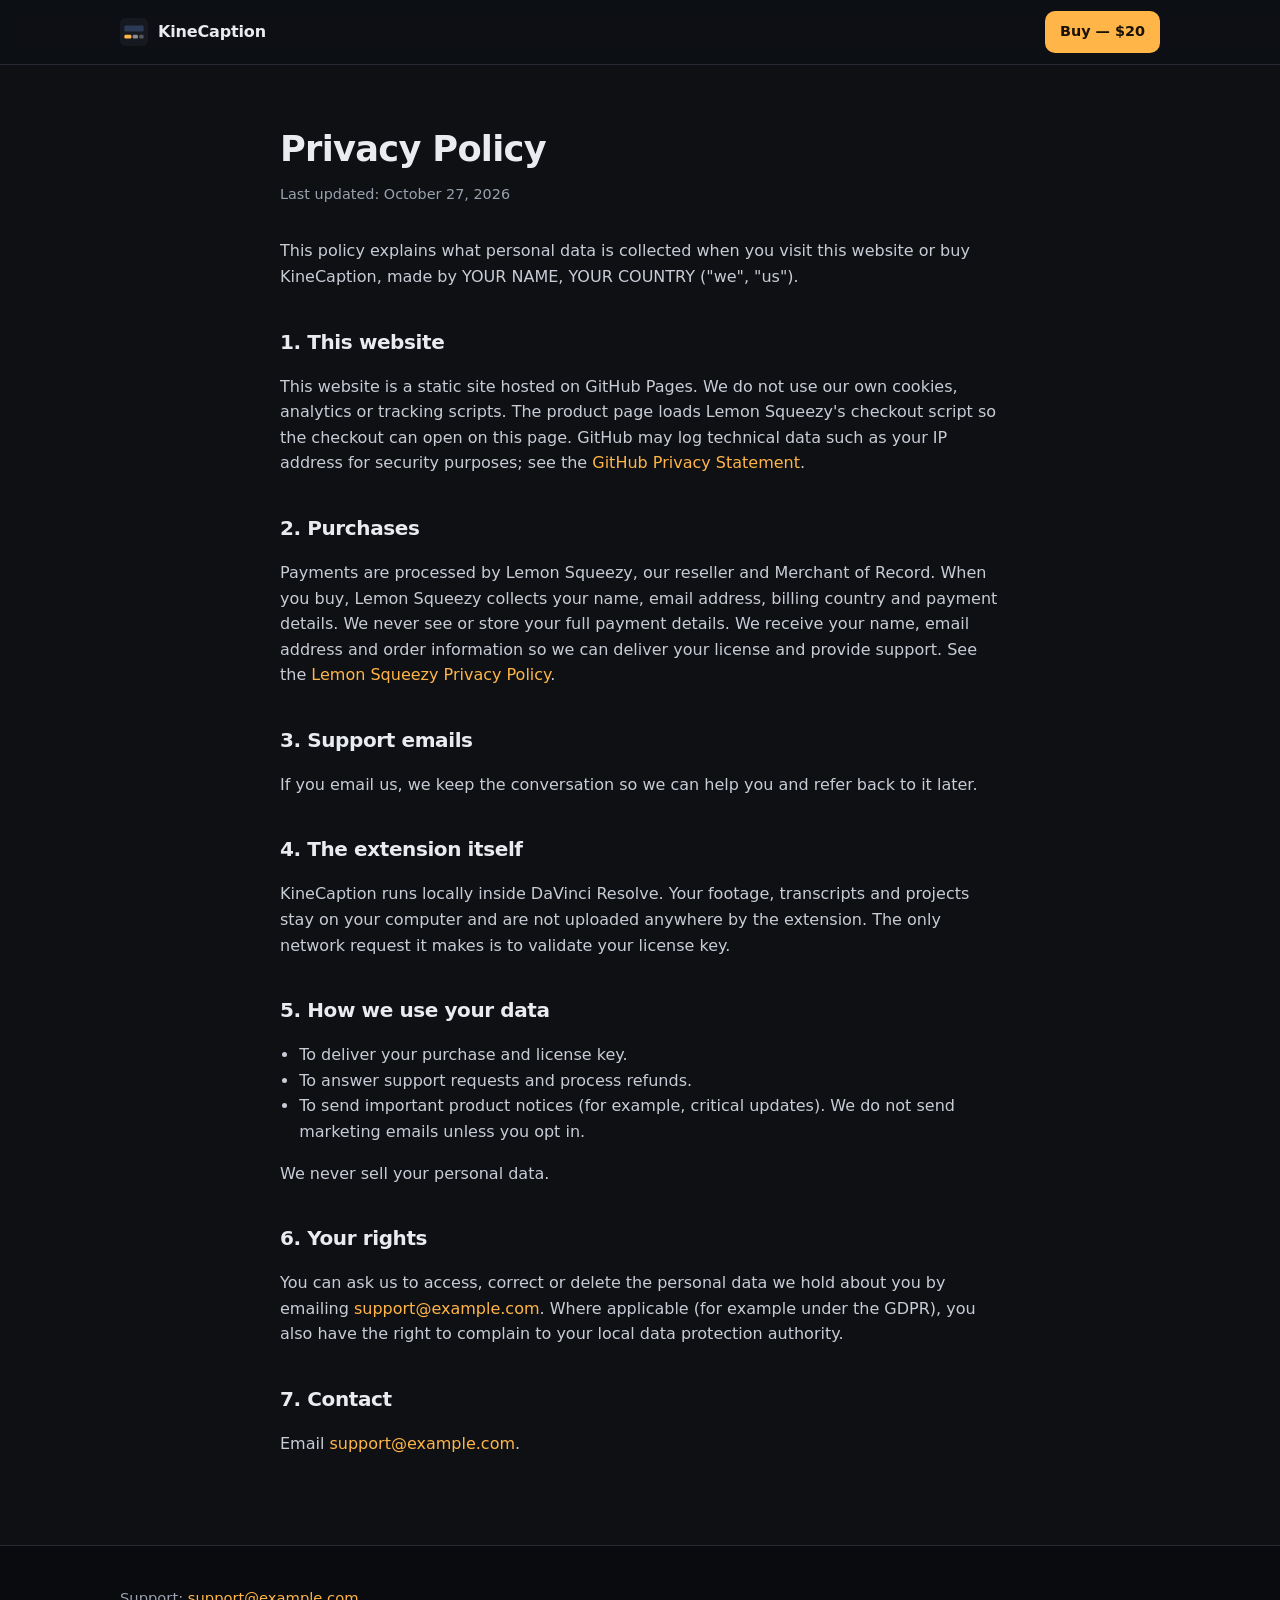
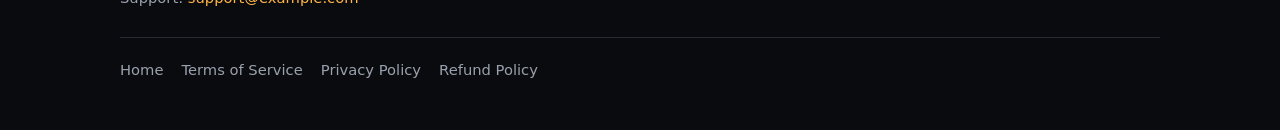
==== privacy.html @ 609c632e "init" ====
<!doctype html>
<html lang="en">
<head>
  <meta charset="utf-8">
  <meta name="viewport" content="width=device-width, initial-scale=1">
  <title>Privacy Policy — KineCaption</title>
  <meta name="theme-color" content="#0e1014">
  <link rel="icon" href="assets/favicon.svg" type="image/svg+xml">
  <link rel="stylesheet" href="assets/style.css">
</head>
<body>

<header class="site-header">
  <div class="container">
    <a class="brand" href="./"><img src="assets/favicon.svg" alt="" width="28" height="28">KineCaption</a>
    <nav class="nav" aria-label="Main"><a class="btn btn-primary btn-small" href="./#pricing">Buy — $20</a></nav>
  </div>
</header>

<main class="legal">
  <div class="container">
    <h1>Privacy Policy</h1>
    <p class="updated">Last updated: October 27, 2026</p>

    <p>This policy explains what personal data is collected when you visit this website or buy KineCaption, made by YOUR NAME, YOUR COUNTRY ("we", "us").</p>

    <h2>1. This website</h2>
    <p>This website is a static site hosted on GitHub Pages. We do not use our own cookies, analytics or tracking scripts. The product page loads Lemon Squeezy's checkout script so the checkout can open on this page. GitHub may log technical data such as your IP address for security purposes; see the <a href="https://docs.github.com/en/site-policy/privacy-policies/github-general-privacy-statement" rel="noopener">GitHub Privacy Statement</a>.</p>

    <h2>2. Purchases</h2>
    <p>Payments are processed by Lemon Squeezy, our reseller and Merchant of Record. When you buy, Lemon Squeezy collects your name, email address, billing country and payment details. We never see or store your full payment details. We receive your name, email address and order information so we can deliver your license and provide support. See the <a href="https://www.lemonsqueezy.com/privacy" rel="noopener">Lemon Squeezy Privacy Policy</a>.</p>

    <h2>3. Support emails</h2>
    <p>If you email us, we keep the conversation so we can help you and refer back to it later.</p>

    <h2>4. The extension itself</h2>
    <p>KineCaption runs locally inside DaVinci Resolve. Your footage, transcripts and projects stay on your computer and are not uploaded anywhere by the extension. The only network request it makes is to validate your license key.</p>

    <h2>5. How we use your data</h2>
    <ul>
      <li>To deliver your purchase and license key.</li>
      <li>To answer support requests and process refunds.</li>
      <li>To send important product notices (for example, critical updates). We do not send marketing emails unless you opt in.</li>
    </ul>
    <p>We never sell your personal data.</p>

    <h2>6. Your rights</h2>
    <p>You can ask us to access, correct or delete the personal data we hold about you by emailing <a href="mailto:support@example.com">support@example.com</a>. Where applicable (for example under the GDPR), you also have the right to complain to your local data protection authority.</p>

    <h2>7. Contact</h2>
    <p>Email <a href="mailto:support@example.com">support@example.com</a>.</p>
  </div>
</main>

<footer class="site-footer">
  <div class="container">
    <p>Support: <a href="mailto:support@example.com">support@example.com</a></p>
    <nav class="footer-links" aria-label="Legal">
      <a href="./">Home</a>
      <a href="terms.html">Terms of Service</a>
      <a href="privacy.html">Privacy Policy</a>
      <a href="refund.html">Refund Policy</a>
    </nav>
  </div>
</footer>

</body>
</html>
---- assets/style.css ----
/* ------------------------------------------------------------------
   Design tokens
------------------------------------------------------------------- */
:root {
  --bg: #0e1014;
  --bg-raised: #161920;
  --bg-sunken: #0a0b0e;
  --border: #262a33;
  --text: #e9ebf0;
  --text-muted: #9aa1ae;
  --accent: #ffb547;
  --accent-strong: #ff9a1f;
  --accent-ink: #1a1206;
  --radius: 14px;
  --maxw: 1080px;
  --font: ui-sans-serif, system-ui, -apple-system, "Segoe UI", Roboto, "Helvetica Neue", Arial, sans-serif;
  --mono: ui-monospace, SFMono-Regular, Menlo, Consolas, monospace;
}

*,
*::before,
*::after { box-sizing: border-box; }

html { scroll-behavior: smooth; scroll-padding-top: 80px; }

body {
  margin: 0;
  background: var(--bg);
  color: var(--text);
  font-family: var(--font);
  font-size: 16px;
  line-height: 1.6;
  -webkit-font-smoothing: antialiased;
}

a { color: var(--accent); text-decoration: none; }
a:hover { text-decoration: underline; }

code {
  font-family: var(--mono);
  font-size: 0.9em;
  background: var(--bg-sunken);
  border: 1px solid var(--border);
  border-radius: 6px;
  padding: 0.1em 0.4em;
}

.container {
  width: 100%;
  max-width: var(--maxw);
  margin: 0 auto;
  padding: 0 20px;
}

/* ------------------------------------------------------------------
   Header
------------------------------------------------------------------- */
.site-header {
  position: sticky;
  top: 0;
  z-index: 10;
  background: rgba(14, 16, 20, 0.85);
  backdrop-filter: blur(10px);
  border-bottom: 1px solid var(--border);
}

.site-header .container {
  display: flex;
  align-items: center;
  justify-content: space-between;
  height: 64px;
}

.brand {
  display: flex;
  align-items: center;
  gap: 10px;
  color: var(--text);
  font-weight: 700;
  letter-spacing: -0.01em;
}
.brand:hover { text-decoration: none; }
.brand img { width: 28px; height: 28px; }

.nav { display: flex; align-items: center; gap: 22px; }
.nav a:not(.btn) { color: var(--text-muted); font-size: 0.95rem; }
.nav a:not(.btn):hover { color: var(--text); text-decoration: none; }

/* ------------------------------------------------------------------
   Buttons
------------------------------------------------------------------- */
.btn {
  display: inline-flex;
  align-items: center;
  justify-content: center;
  gap: 8px;
  padding: 12px 22px;
  border-radius: 10px;
  border: 1px solid transparent;
  font-weight: 650;
  font-size: 1rem;
  cursor: pointer;
  transition: transform 0.12s ease, background 0.12s ease;
}
.btn:hover { text-decoration: none; transform: translateY(-1px); }

.btn-primary {
  background: var(--accent);
  color: var(--accent-ink);
}
.btn-primary:hover { background: var(--accent-strong); }

.btn-small { padding: 8px 14px; font-size: 0.9rem; }
.btn-block { width: 100%; }

/* ------------------------------------------------------------------
   Hero
------------------------------------------------------------------- */
.hero { padding: 64px 0 32px; text-align: center; }

.eyebrow {
  display: inline-block;
  margin-bottom: 18px;
  padding: 4px 12px;
  border: 1px solid var(--border);
  border-radius: 999px;
  color: var(--text-muted);
  font-size: 0.85rem;
}

.hero h1 {
  margin: 0 auto 16px;
  max-width: 820px;
  font-size: clamp(2rem, 5vw, 3.25rem);
  line-height: 1.1;
  letter-spacing: -0.025em;
}
.hero h1 em { font-style: normal; color: var(--accent); }

.lede {
  margin: 0 auto 36px;
  max-width: 640px;
  color: var(--text-muted);
  font-size: 1.15rem;
}

/* ------------------------------------------------------------------
   Demo video
------------------------------------------------------------------- */
.video-frame {
  position: relative;
  aspect-ratio: 16 / 9;
  width: 100%;
  border-radius: var(--radius);
  border: 1px solid var(--border);
  background: var(--bg-sunken);
  overflow: hidden;
  box-shadow: 0 30px 80px -30px rgba(255, 170, 60, 0.25), 0 20px 50px -20px rgba(0, 0, 0, 0.8);
}

.video-frame video,
.video-frame iframe {
  position: absolute;
  inset: 0;
  width: 100%;
  height: 100%;
  border: 0;
  background: #000;
}

/* Animated placeholder, shown until a real demo video is added */
.demo-placeholder {
  position: absolute;
  inset: 0;
  display: none;
  flex-direction: column;
  background:
    radial-gradient(120% 90% at 20% 10%, #2b3a55 0%, transparent 60%),
    radial-gradient(100% 80% at 90% 90%, #4a2c1a 0%, transparent 55%),
    #11141a;
}
.video-frame.no-video .demo-placeholder { display: flex; }
.video-frame.no-video video { display: none; }

.demo-viewer {
  flex: 1;
  display: flex;
  align-items: flex-end;
  justify-content: center;
  padding: 0 6% 7%;
}

.demo-caption {
  display: flex;
  flex-wrap: wrap;
  justify-content: center;
  gap: 0 0.35em;
  min-height: 1.3em;
  font-size: clamp(1.1rem, 3.6vw, 2.4rem);
  font-weight: 800;
  letter-spacing: -0.01em;
  text-transform: uppercase;
  text-shadow: 0 3px 0 rgba(0, 0, 0, 0.55), 0 0 24px rgba(0, 0, 0, 0.6);
}
.demo-caption span {
  color: #fff;
  opacity: 0.35;
  transform: translateY(4px) scale(0.96);
  transition: opacity 0.15s ease, transform 0.15s ease, color 0.15s ease;
}
.demo-caption span.shown { opacity: 1; transform: none; }
.demo-caption span.active { color: var(--accent); transform: scale(1.08); }

.demo-timeline {
  height: 22%;
  min-height: 56px;
  padding: 8px 12px;
  background: #1b1e25;
  border-top: 1px solid #2c313b;
  display: grid;
  grid-template-rows: 1fr 1fr;
  gap: 6px;
  position: relative;
}
.demo-track { position: relative; border-radius: 4px; background: #14171d; }
.demo-clip {
  position: absolute;
  top: 2px;
  bottom: 2px;
  border-radius: 3px;
}
.demo-track.text .demo-clip { background: #8a5cf6; }
.demo-track.video .demo-clip { background: #3a6ea5; left: 0; right: 0; }
.demo-playhead {
  position: absolute;
  top: 0;
  bottom: 0;
  left: 12px;
  width: 2px;
  background: #ff4d4d;
}

.demo-badge {
  position: absolute;
  top: 14px;
  left: 14px;
  padding: 4px 10px;
  border-radius: 6px;
  background: rgba(0, 0, 0, 0.5);
  color: var(--text-muted);
  font-size: 0.75rem;
}

/* ------------------------------------------------------------------
   Sections
------------------------------------------------------------------- */
section { padding: 56px 0; }
section + section { border-top: 1px solid var(--border); }

h2 {
  margin: 0 0 8px;
  font-size: clamp(1.5rem, 3vw, 2rem);
  letter-spacing: -0.02em;
}
.section-sub { margin: 0 0 32px; color: var(--text-muted); }

.grid-2 {
  display: grid;
  grid-template-columns: 1.2fr 1fr;
  gap: 40px;
  align-items: start;
}

/* Feature bullets */
.features { list-style: none; margin: 0; padding: 0; display: grid; gap: 18px; }
.features li { display: grid; grid-template-columns: 28px 1fr; gap: 12px; }
.features .check {
  width: 28px;
  height: 28px;
  border-radius: 8px;
  display: grid;
  place-items: center;
  background: rgba(255, 181, 71, 0.12);
  color: var(--accent);
  font-weight: 800;
}
.features strong { display: block; }
.features span.desc { color: var(--text-muted); }

/* Compatibility table */
.compat {
  width: 100%;
  margin-top: 32px;
  border-collapse: collapse;
  font-size: 0.95rem;
}
.compat th,
.compat td {
  padding: 10px 0;
  border-bottom: 1px solid var(--border);
  text-align: left;
  vertical-align: top;
}
.compat th { width: 40%; color: var(--text-muted); font-weight: 500; }

/* Pricing card */
.price-card {
  position: sticky;
  top: 88px;
  padding: 28px;
  border-radius: var(--radius);
  border: 1px solid var(--border);
  background: var(--bg-raised);
}
.price-card .plan { margin: 0; color: var(--text-muted); font-size: 0.9rem; text-transform: uppercase; letter-spacing: 0.08em; }
.price-card .price { margin: 6px 0 4px; font-size: 3rem; font-weight: 800; letter-spacing: -0.03em; line-height: 1; }
.price-card .price small { font-size: 1rem; color: var(--text-muted); font-weight: 500; letter-spacing: 0; }
.price-card .one-time { margin: 0 0 22px; color: var(--text-muted); }
.price-card ul { margin: 22px 0 0; padding: 0; list-style: none; display: grid; gap: 10px; font-size: 0.95rem; }
.price-card li::before { content: "✓"; color: var(--accent); margin-right: 10px; font-weight: 800; }
.delivery {
  margin: 16px 0 0;
  padding: 12px 14px;
  border-radius: 10px;
  background: var(--bg-sunken);
  border: 1px solid var(--border);
  font-size: 0.9rem;
  color: var(--text-muted);
}
.delivery strong { color: var(--text); }
.secure { margin: 14px 0 0; font-size: 0.8rem; color: var(--text-muted); text-align: center; }

/* Steps */
.steps { display: grid; grid-template-columns: repeat(3, 1fr); gap: 20px; counter-reset: step; }
.step {
  padding: 22px;
  border-radius: var(--radius);
  border: 1px solid var(--border);
  background: var(--bg-raised);
}
.step::before {
  counter-increment: step;
  content: counter(step);
  display: inline-grid;
  place-items: center;
  width: 30px;
  height: 30px;
  margin-bottom: 12px;
  border-radius: 50%;
  background: var(--accent);
  color: var(--accent-ink);
  font-weight: 800;
}
.step h3 { margin: 0 0 6px; font-size: 1.05rem; }
.step p { margin: 0; color: var(--text-muted); font-size: 0.95rem; }

/* FAQ */
.faq { display: grid; gap: 10px; }
.faq details {
  border: 1px solid var(--border);
  border-radius: 10px;
  background: var(--bg-raised);
  padding: 0 18px;
}
.faq summary {
  cursor: pointer;
  padding: 16px 0;
  font-weight: 600;
  list-style: none;
}
.faq summary::-webkit-details-marker { display: none; }
.faq summary::after { content: "+"; float: right; color: var(--text-muted); }
.faq details[open] summary::after { content: "–"; }
.faq details p { margin: 0 0 16px; color: var(--text-muted); }

/* ------------------------------------------------------------------
   Footer
------------------------------------------------------------------- */
.site-footer {
  padding: 40px 0 48px;
  border-top: 1px solid var(--border);
  background: var(--bg-sunken);
  font-size: 0.92rem;
  color: var(--text-muted);
}
.footer-grid {
  display: grid;
  grid-template-columns: 1fr 1fr;
  gap: 28px;
}
.site-footer h4 { margin: 0 0 8px; color: var(--text); font-size: 0.95rem; }
.site-footer p { margin: 0 0 8px; }
.footer-links { display: flex; flex-wrap: wrap; gap: 18px; margin-top: 28px; padding-top: 20px; border-top: 1px solid var(--border); }
.footer-links a { color: var(--text-muted); }
.footer-links a:hover { color: var(--text); }
.legal-note { margin-top: 14px; font-size: 0.8rem; }

/* ------------------------------------------------------------------
   Legal pages
------------------------------------------------------------------- */
.legal { padding: 56px 0 72px; }
.legal .container { max-width: 760px; }
.legal h1 { margin: 0 0 6px; font-size: 2.2rem; letter-spacing: -0.02em; }
.legal .updated { margin: 0 0 32px; color: var(--text-muted); font-size: 0.9rem; }
.legal h2 { margin: 36px 0 10px; font-size: 1.25rem; }
.legal p,
.legal li { color: #c8ccd5; }
.legal ul { padding-left: 1.2em; }

/* ------------------------------------------------------------------
   Responsive
------------------------------------------------------------------- */
@media (max-width: 860px) {
  .grid-2 { grid-template-columns: 1fr; }
  .price-card { position: static; }
  .steps { grid-template-columns: 1fr; }
}

@media (max-width: 600px) {
  .nav a:not(.btn) { display: none; }
  .hero { padding-top: 40px; }
  .footer-grid { grid-template-columns: 1fr; }
}

@media (prefers-reduced-motion: reduce) {
  html { scroll-behavior: auto; }
  .demo-caption span { transition: none; }
}
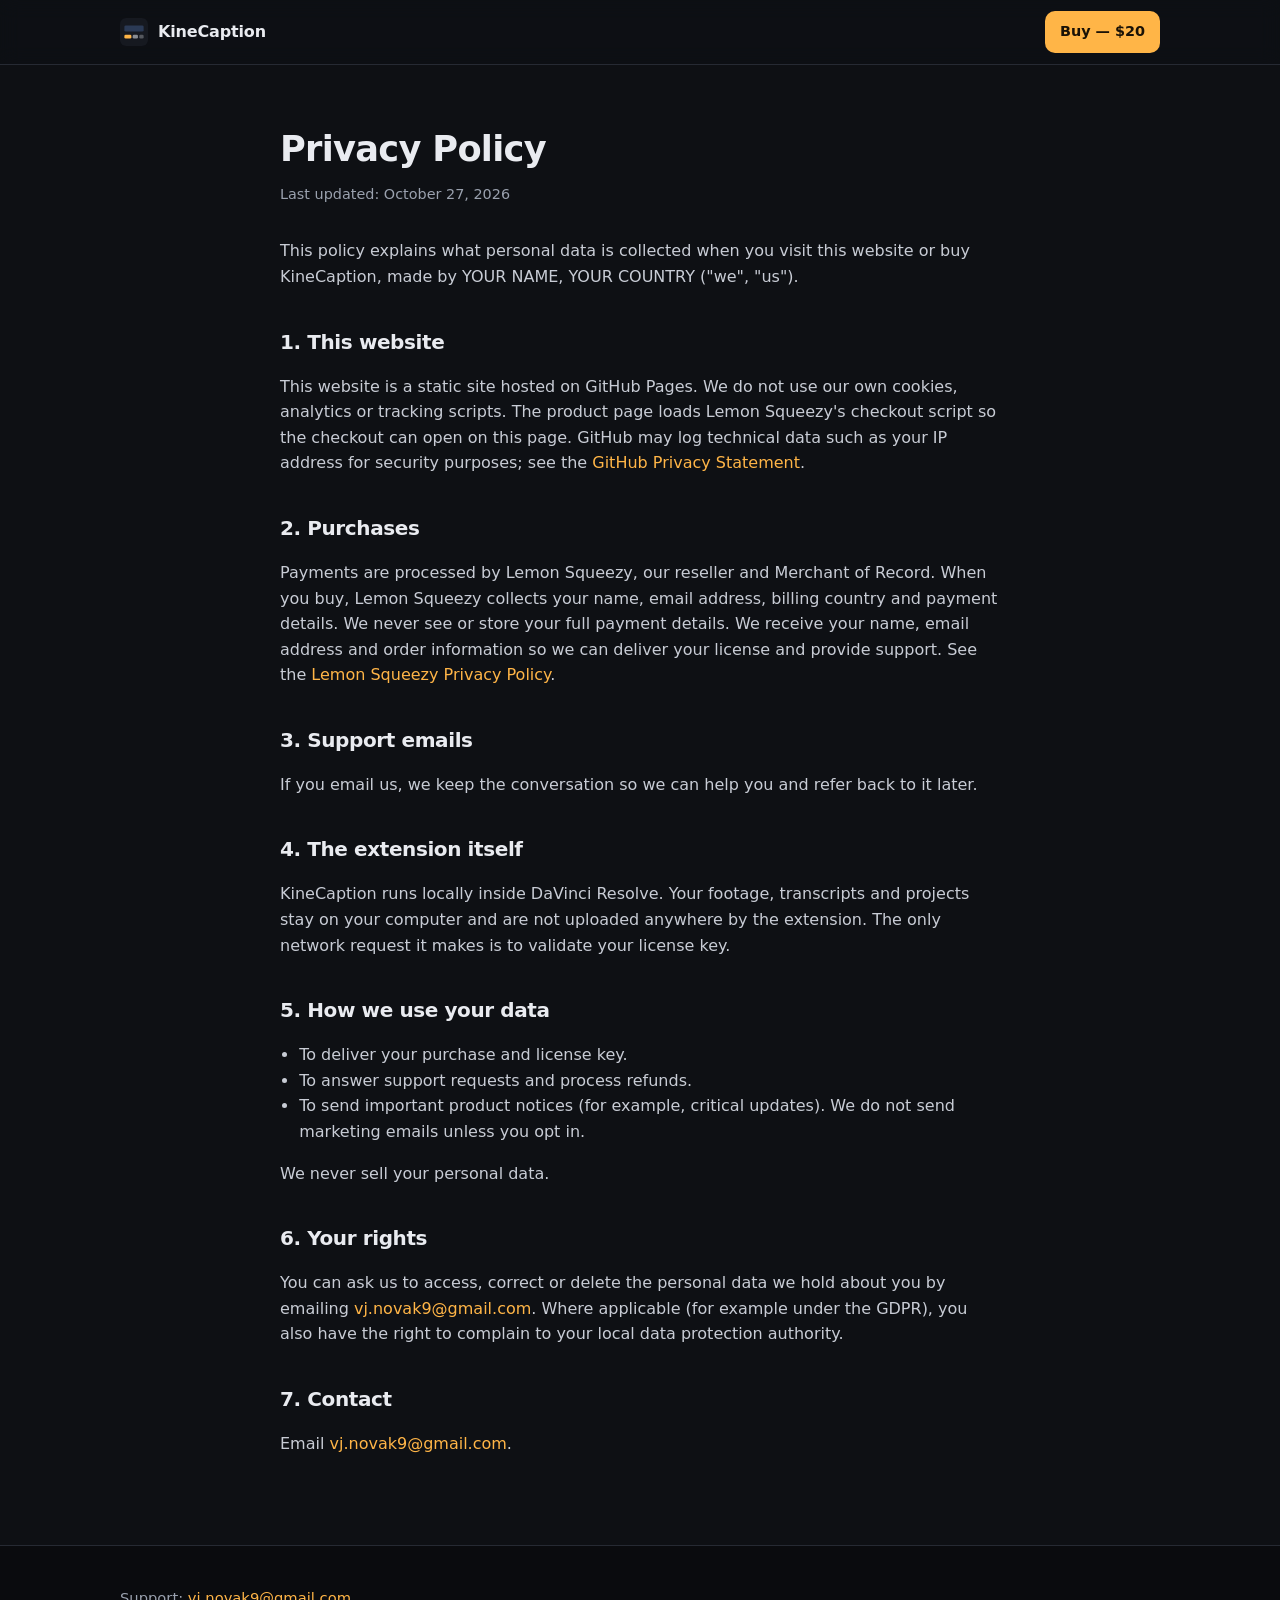
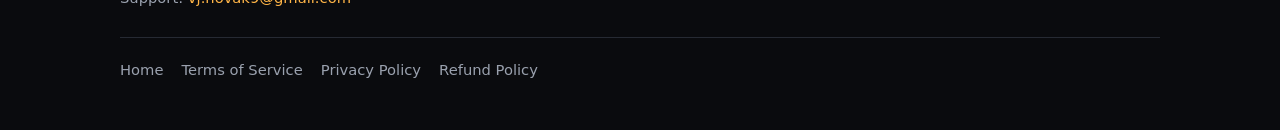
==== commit fbbd6f4f: "update some placeholder values to real ones" ====
--- a/privacy.html
+++ b/privacy.html
@@ -45,16 +45,16 @@
     <p>We never sell your personal data.</p>
 
     <h2>6. Your rights</h2>
-    <p>You can ask us to access, correct or delete the personal data we hold about you by emailing <a href="mailto:support@example.com">support@example.com</a>. Where applicable (for example under the GDPR), you also have the right to complain to your local data protection authority.</p>
+    <p>You can ask us to access, correct or delete the personal data we hold about you by emailing <a href="mailto:vj.novak9@gmail.com">vj.novak9@gmail.com</a>. Where applicable (for example under the GDPR), you also have the right to complain to your local data protection authority.</p>
 
     <h2>7. Contact</h2>
-    <p>Email <a href="mailto:support@example.com">support@example.com</a>.</p>
+    <p>Email <a href="mailto:vj.novak9@gmail.com">vj.novak9@gmail.com</a>.</p>
   </div>
 </main>
 
 <footer class="site-footer">
   <div class="container">
-    <p>Support: <a href="mailto:support@example.com">support@example.com</a></p>
+    <p>Support: <a href="mailto:vj.novak9@gmail.com">vj.novak9@gmail.com</a></p>
     <nav class="footer-links" aria-label="Legal">
       <a href="./">Home</a>
       <a href="terms.html">Terms of Service</a>
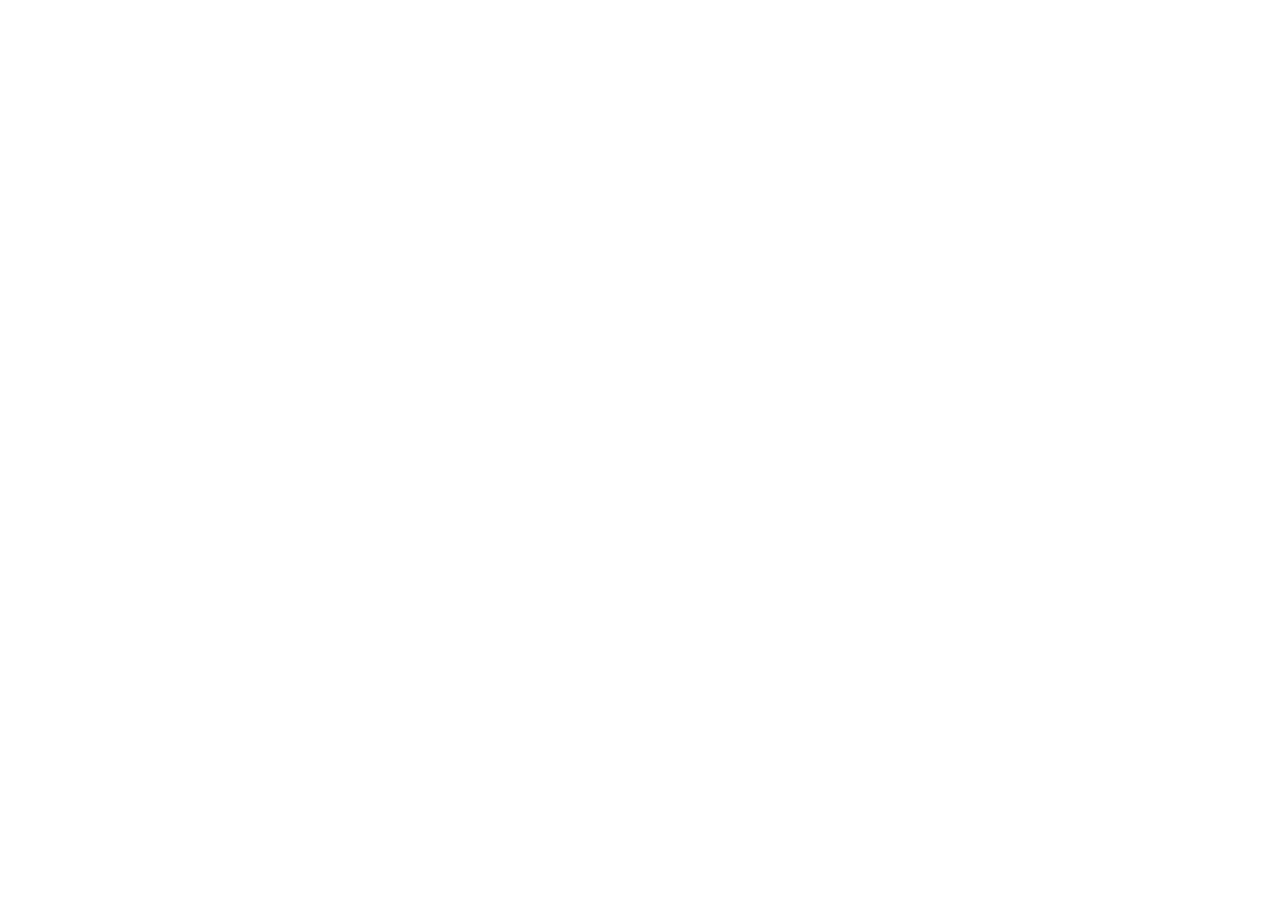
==== commit 458cd0c1: "rename to Onyx Captions" ====
--- a/privacy.html
+++ b/privacy.html
@@ -3,7 +3,7 @@
 <head>
   <meta charset="utf-8">
   <meta name="viewport" content="width=device-width, initial-scale=1">
-  <title>Privacy Policy — KineCaption</title>
+  <title>Privacy Policy — KiOnyx Captionstitle>
   <meta name="theme-color" content="#0e1014">
   <link rel="icon" href="assets/favicon.svg" type="image/svg+xml">
   <link rel="stylesheet" href="assets/style.css">
@@ -12,7 +12,7 @@
 
 <header class="site-header">
   <div class="container">
-    <a class="brand" href="./"><img src="assets/favicon.svg" alt="" width="28" height="28">KineCaption</a>
+    <a class="brand" href="./"><img src="assets/favicon.svg" alt="" width="28" height="28">Onyx Captions</a>
     <nav class="nav" aria-label="Main"><a class="btn btn-primary btn-small" href="./#pricing">Buy — $20</a></nav>
   </div>
 </header>
@@ -22,7 +22,7 @@
     <h1>Privacy Policy</h1>
     <p class="updated">Last updated: October 27, 2026</p>
 
-    <p>This policy explains what personal data is collected when you visit this website or buy KineCaption, made by YOUR NAME, YOUR COUNTRY ("we", "us").</p>
+    <p>This policy explains what personal data is collected when you visit this website or buy Onyx Captions, made by YOUR NAME, YOUR COUNTRY ("we", "us").</p>
 
     <h2>1. This website</h2>
     <p>This website is a static site hosted on GitHub Pages. We do not use our own cookies, analytics or tracking scripts. The product page loads Lemon Squeezy's checkout script so the checkout can open on this page. GitHub may log technical data such as your IP address for security purposes; see the <a href="https://docs.github.com/en/site-policy/privacy-policies/github-general-privacy-statement" rel="noopener">GitHub Privacy Statement</a>.</p>
@@ -34,7 +34,7 @@
     <p>If you email us, we keep the conversation so we can help you and refer back to it later.</p>
 
     <h2>4. The extension itself</h2>
-    <p>KineCaption runs locally inside DaVinci Resolve. Your footage, transcripts and projects stay on your computer and are not uploaded anywhere by the extension. The only network request it makes is to validate your license key.</p>
+    <p>Onyx Captions runs locally inside DaVinci Resolve. Your footage, transcripts and projects stay on your computer and are not uploaded anywhere by the extension. The only network request it makes is to validate your license key.</p>
 
     <h2>5. How we use your data</h2>
     <ul>
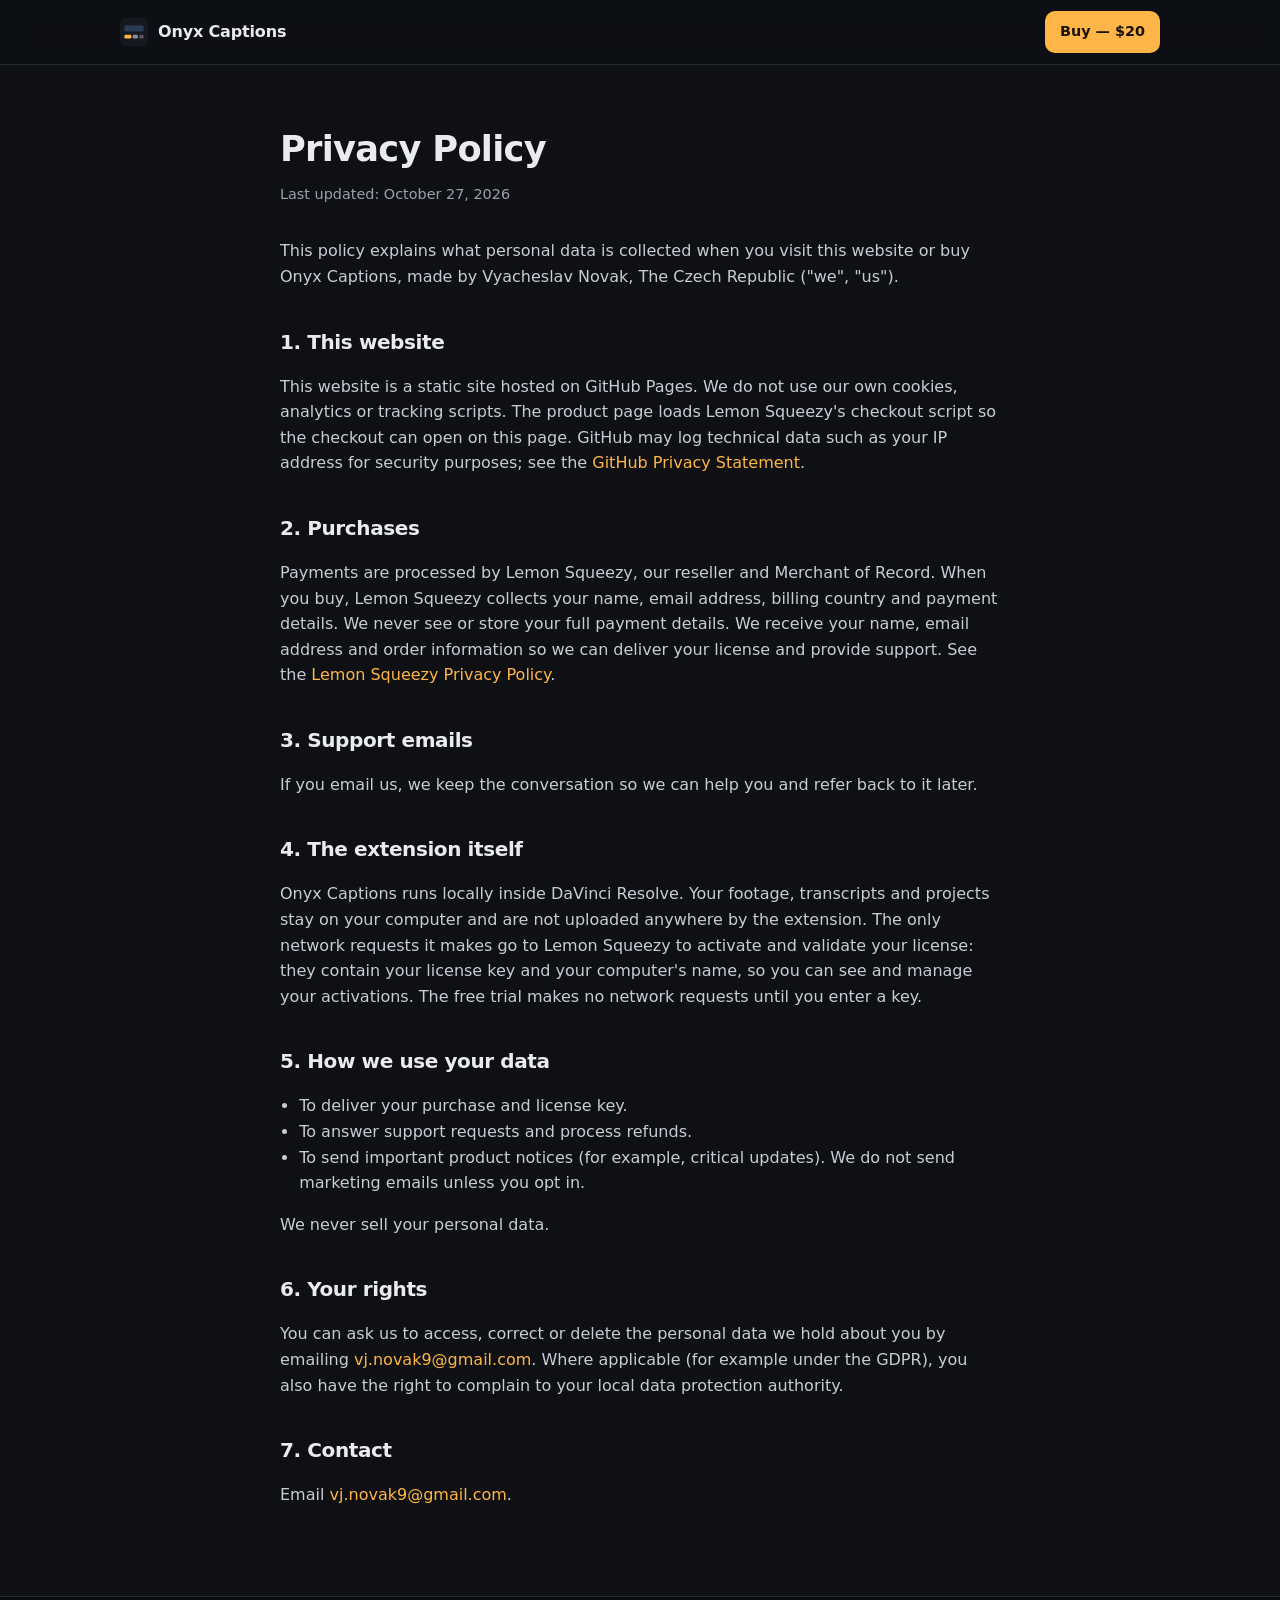
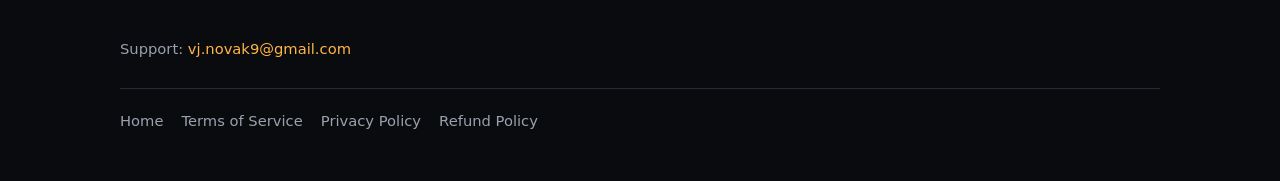
==== commit 03dd8db2: "fix bugs and change some incorrect information" ====
--- a/privacy.html
+++ b/privacy.html
@@ -3,7 +3,7 @@
 <head>
   <meta charset="utf-8">
   <meta name="viewport" content="width=device-width, initial-scale=1">
-  <title>Privacy Policy — KiOnyx Captionstitle>
+  <title>Privacy Policy — Onyx Captions</title>
   <meta name="theme-color" content="#0e1014">
   <link rel="icon" href="assets/favicon.svg" type="image/svg+xml">
   <link rel="stylesheet" href="assets/style.css">
@@ -22,7 +22,7 @@
     <h1>Privacy Policy</h1>
     <p class="updated">Last updated: October 27, 2026</p>
 
-    <p>This policy explains what personal data is collected when you visit this website or buy Onyx Captions, made by YOUR NAME, YOUR COUNTRY ("we", "us").</p>
+    <p>This policy explains what personal data is collected when you visit this website or buy Onyx Captions, made by Vyacheslav Novak, The Czech Republic ("we", "us").</p>
 
     <h2>1. This website</h2>
     <p>This website is a static site hosted on GitHub Pages. We do not use our own cookies, analytics or tracking scripts. The product page loads Lemon Squeezy's checkout script so the checkout can open on this page. GitHub may log technical data such as your IP address for security purposes; see the <a href="https://docs.github.com/en/site-policy/privacy-policies/github-general-privacy-statement" rel="noopener">GitHub Privacy Statement</a>.</p>
@@ -34,7 +34,7 @@
     <p>If you email us, we keep the conversation so we can help you and refer back to it later.</p>
 
     <h2>4. The extension itself</h2>
-    <p>Onyx Captions runs locally inside DaVinci Resolve. Your footage, transcripts and projects stay on your computer and are not uploaded anywhere by the extension. The only network request it makes is to validate your license key.</p>
+    <p>Onyx Captions runs locally inside DaVinci Resolve. Your footage, transcripts and projects stay on your computer and are not uploaded anywhere by the extension. The only network requests it makes go to Lemon Squeezy to activate and validate your license: they contain your license key and your computer's name, so you can see and manage your activations. The free trial makes no network requests until you enter a key.</p>
 
     <h2>5. How we use your data</h2>
     <ul>
--- a/assets/style.css
+++ b/assets/style.css
@@ -110,6 +110,13 @@
 }
 .btn-primary:hover { background: var(--accent-strong); }
 
+.btn-secondary {
+  background: var(--bg-raised);
+  border-color: var(--border);
+  color: var(--text);
+}
+.btn-secondary:hover { border-color: var(--text-muted); }
+
 .btn-small { padding: 8px 14px; font-size: 0.9rem; }
 .btn-block { width: 100%; }
 
@@ -138,11 +145,27 @@
 .hero h1 em { font-style: normal; color: var(--accent); }
 
 .lede {
-  margin: 0 auto 36px;
+  margin: 0 auto 28px;
   max-width: 640px;
   color: var(--text-muted);
   font-size: 1.15rem;
 }
+
+.hero-cta {
+  display: flex;
+  flex-wrap: wrap;
+  justify-content: center;
+  gap: 12px;
+}
+
+.hero-note {
+  margin: 14px auto 36px;
+  max-width: 560px;
+  color: var(--text-muted);
+  font-size: 0.9rem;
+}
+
+.trial-link { margin: 12px 0 0; font-size: 0.9rem; text-align: center; }
 
 /* ------------------------------------------------------------------
    Demo video
